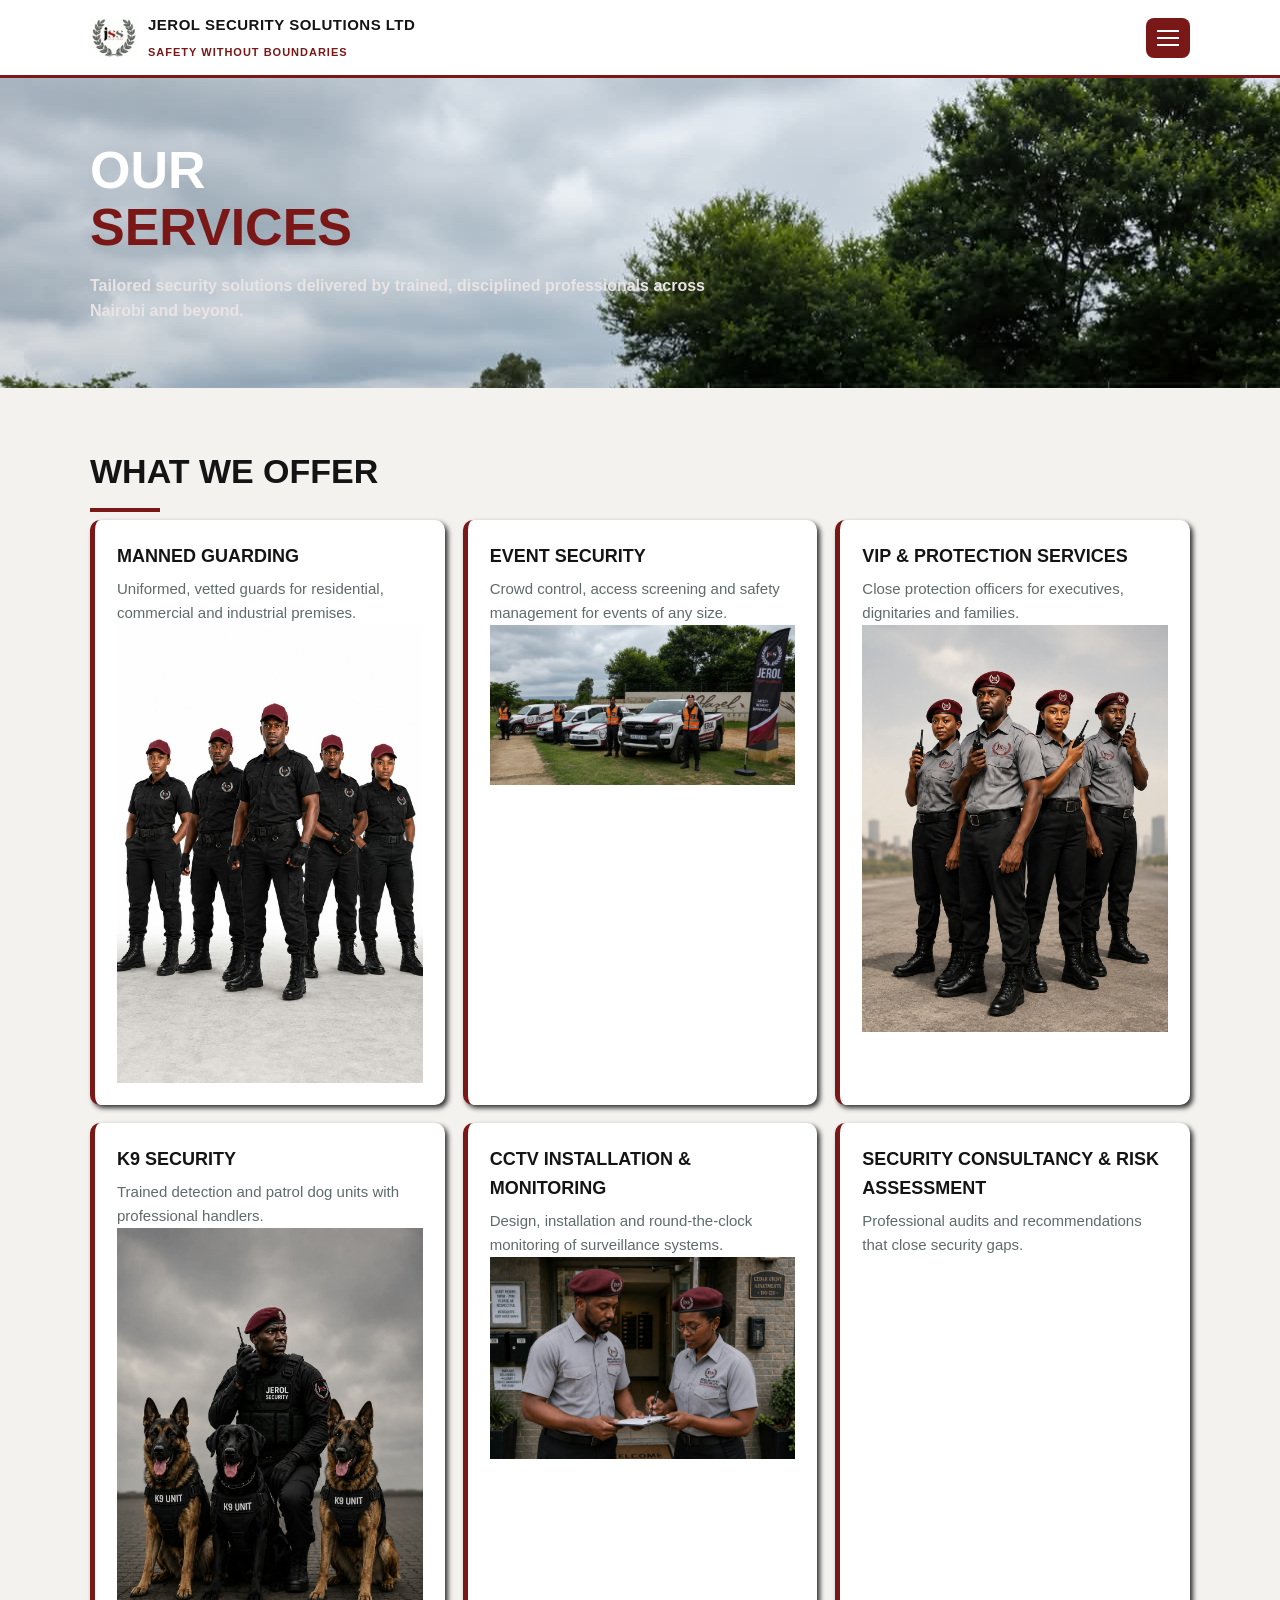
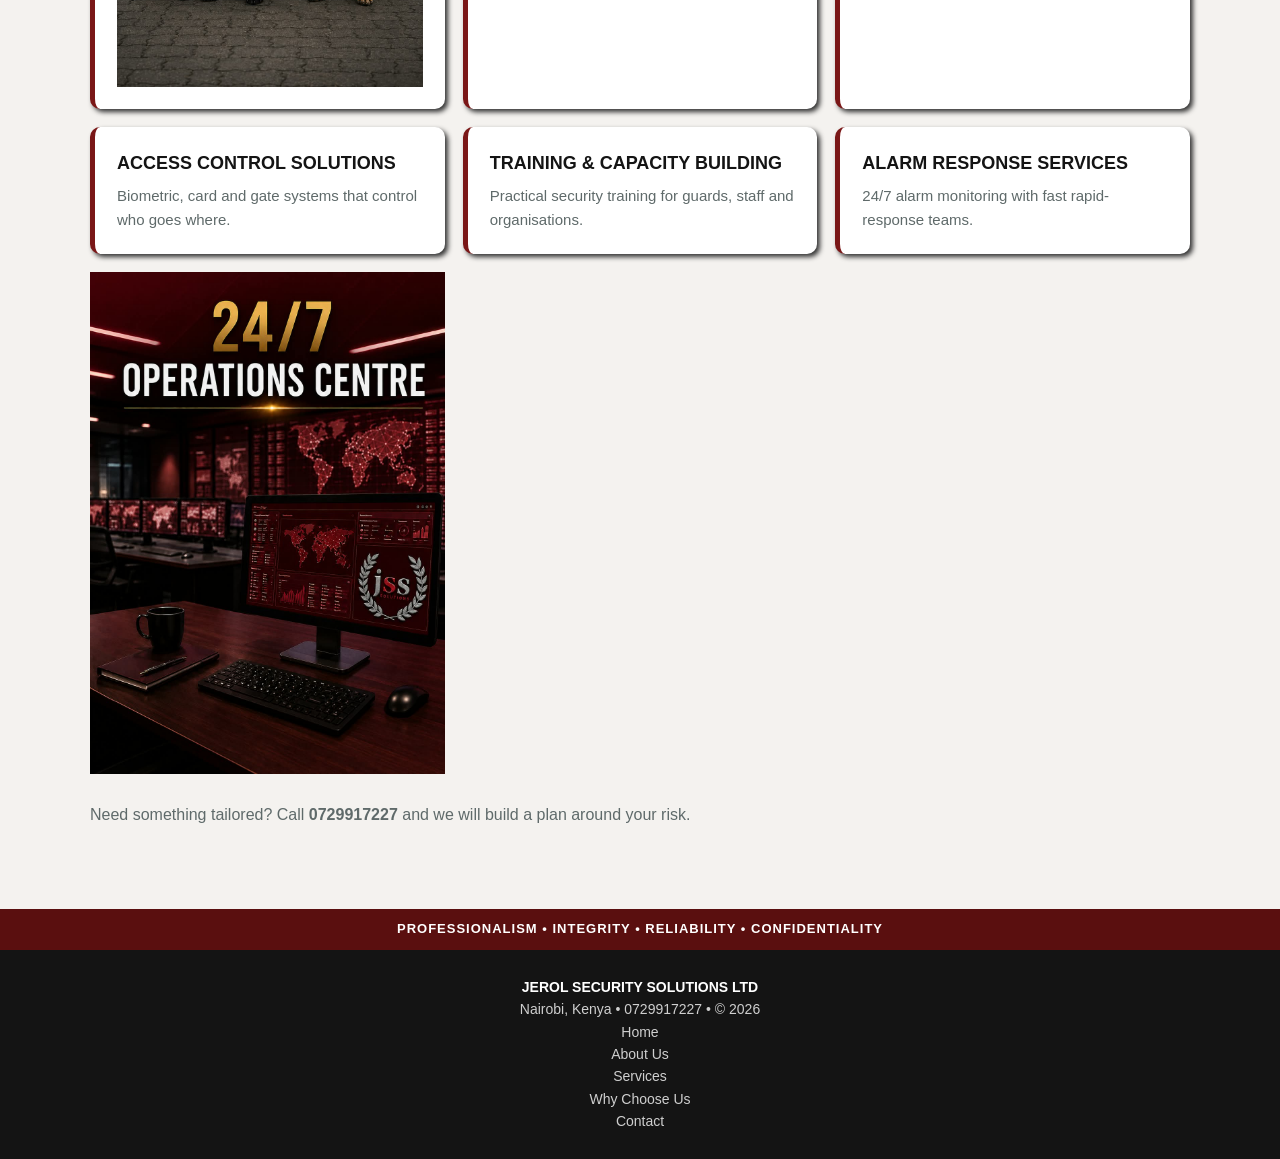
==== services.html @ af2a1e5b "Add files via upload" ====
<!DOCTYPE html>
<html lang="en">
 <head>
  <meta charset="utf-8" />
  <meta name="viewport" content="width=device-width, initial-scale=1" />
  <title>Security Services in Nairobi | Jerol Security Solutions Ltd</title>
  <meta name="description" content="Manned guarding, event security, VIP protection, K9 units, CCTV, access control, training and 24/7 alarm response by Jerol Security Solutions Ltd, Nairobi." />
  <link rel="canonical" href="/site/services.html" />
  <meta property="og:type" content="website" />
  <meta property="og:title" content="Security Services in Nairobi | Jerol Security Solutions Ltd" />
  <meta property="og:description" content="Manned guarding, event security, VIP protection, K9 units, CCTV, access control, training and 24/7 alarm response in Nairobi." />
  <meta property="og:url" content="/site/services.html" />
  <meta name="twitter:card" content="summary" />
  <meta name="twitter:title" content="Security Services in Nairobi | Jerol Security Solutions Ltd" />
  <meta name="twitter:description" content="Manned guarding, event security, VIP protection, K9 units, CCTV, access control, training and 24/7 alarm response in Nairobi." />
  <link rel="icon" href="/favicon.png" type="image/png" />
  <link rel="stylesheet" href="style.css" />
</head>
<body>

<header class="site-header">
  <div class="container">
    <div class="nav-bar">
      <a class="brand" href="index.html">
        <img src="jss1.jpg" alt="Jerol Security Solutions Ltd logo" />
        <span>
          <span class="brand-name">JEROL SECURITY SOLUTIONS LTD</span><br />
          <span class="brand-tag">SAFETY WITHOUT BOUNDARIES</span>
        </span>
      </a>
      <button class="hamburger" aria-label="Toggle navigation" aria-expanded="false">
        <span></span><span></span><span></span>
      </button>
    </div>
    <nav class="nav-menu">
      <a href="index.html">Home</a>
      <a href="index.html#about">About Us</a>
      <a href="services.html">Services</a>
      <a href="index.html#why">Why Choose Us</a>
      <a href="index.html#contact">Contact</a>
    </nav>
  </div>
</header>

<main>
  <section class="hero">
    <div class="container">
      <h1>Our <span>Services</span></h1>
      <p>Tailored security solutions delivered by trained, disciplined professionals across Nairobi and beyond.</p>
    </div>
  </section>

  <section>
    <div class="container">
      <h2 class="section-title">What We Offer</h2>
      <div class="grid grid-3">
        <div class="card"><h3>Manned Guarding</h3><p>Uniformed, vetted guards for residential, commercial and industrial premises.</p>
        <img src="jss6.jpg" alt="Manned guarding pic">
        </div>
        <div class="card"><h3>Event Security</h3><p>Crowd control, access screening and safety management for events of any size.</p>
        <img src="jss4.jpg" alt="Event Sec img"></div>
        <div class="card"><h3>VIP &amp; Protection Services</h3><p>Close protection officers for executives, dignitaries and families.</p>
        <img src="jss7.jpg" alt="">
        </div>
        <div class="card"><h3>K9 Security</h3><p>Trained detection and patrol dog units with professional handlers.</p>
        <img src="jss2.jpg" alt="K9 services">
        </div>
        <div class="card"><h3>CCTV Installation &amp; Monitoring</h3><p>Design, installation and round-the-clock monitoring of surveillance systems.</p>
        <div>
          <img src="jss3.jpg" alt="CCTV Installation">
        </div>
        </div>
        <div class="card"><h3>Security Consultancy &amp; Risk Assessment</h3><p>Professional audits and recommendations that close security gaps.</p></div>
        <div class="card"><h3>Access Control Solutions</h3><p>Biometric, card and gate systems that control who goes where.</p></div>
        <div class="card"><h3>Training &amp; Capacity Building</h3><p>Practical security training for guards, staff and organisations.</p></div>
        <div class="card"><h3>Alarm Response Services</h3><p>24/7 alarm monitoring with fast rapid-response teams.</p></div>
        <div>
          <img src="jss5.jpg" alt="ALARM RESPONSE SERVICES..">
        </div>
      </div>
      <p class="lead" style="margin-top:28px">Need something tailored? Call <strong>0729917227</strong> and we will build a plan around your risk.</p>
      
    </div>
  </section>
</main>

<div class="tagline-strip">PROFESSIONALISM &bull; INTEGRITY &bull; RELIABILITY &bull; CONFIDENTIALITY</div>
<footer>
  <div class="container">
    <strong>JEROL SECURITY SOLUTIONS LTD</strong><br />
    Nairobi, Kenya &bull; 0729917227 &bull; &copy; <span id="year"></span>
  </div>
  
      <a class="fot"href="index.html">Home</a>
      <a class="fot"href="#about">About Us</a>
      <a class="fot"href="services.html">Services</a>
      <a class="fot"href="#why">Why Choose Us</a>
      <a class="fot"href="#contact">Contact</a>
    
</footer>

<script src="script.js"></script>
</body>
</html>
---- style.css ----
:root {
  --maroon: #7a1717;
  --maroon-dark: #5a0f0f;
  --ink: #141414;
  --grey: #5f6a6a;
  --paper: #f4f2ef;
  --white: #ffffff;
  --radius: 10px;
  --shadow: 0 10px 30px rgba(0, 0, 0, 0.12);
}

* { box-sizing: border-box; margin: 0; padding: 0; }

body {
  font-family: "Segoe UI", Roboto, Arial, sans-serif;
  color: var(--ink);
  background: var(--paper);
  line-height: 1.6;
}

img { max-width: 100%; display: block; }
a { color: inherit; text-decoration: none; }

.container { 
  width: min(1100px, 92%); 
  margin: 0 auto; 
  /*color: var(--papers);*/
}


.site-header {
  position: sticky;
  top: 0;
  z-index: 50;
  background: var(--white);
  border-bottom: 3px solid var(--maroon);
}

.nav-bar {
  display: flex;
  align-items: center;
  justify-content: space-between;
  padding: 12px 0;
}

.brand { display: flex; align-items: center; gap: 10px; }
.brand img { width: 48px; height: 48px; object-fit: contain; }
.brand-name { font-weight: 800; font-size: 15px; letter-spacing: .5px; }
.brand-tag { font-size: 11px; color: var(--maroon); font-weight: 700; letter-spacing: 1px; }

.hamburger {
  width: 44px; height: 40px;
  background: var(--maroon);
  border: none; border-radius: 8px;
  display: flex; flex-direction: column; justify-content: center; align-items: center; gap: 5px;
  cursor: pointer;
}
.hamburger span { 
  width: 22px; 
  height: 2px; 
  background: #fff; transition: .25s; }
.hamburger.open span:nth-child(1) { transform: translateY(7px) rotate(45deg); }
.hamburger.open span:nth-child(2) { opacity: 0; }
.hamburger.open span:nth-child(3) { transform: translateY(-7px) rotate(-45deg); }

.nav-menu {
  display: none;
  flex-direction: column;
  gap: 2px;
  padding-bottom: 12px;
}
.nav-menu.open { display: flex; }
.nav-menu a {
  padding: 12px 14px;
  border-radius: 8px;
  font-weight: 600;
  background: var(--paper);
}
.nav-menu a:hover { background: var(--maroon); color: #fff; }



.hero {
  background: /*linear-gradient(135deg, var(--maroon-dark), #2a2a2a), */ url("jss4.jpg") ;
  /*background-position: contain;*/
  color: #fff;
  padding: 64px 0;
  
}
.hero h1 { 
  font-size: clamp(30px, 7vw, 52px); line-height: 1.1; text-transform: uppercase; }
.hero h1 span { color: var(--maroon); display: block; }
.hero p { margin-top: 16px; max-width: 620px; font-weight: 700; color: #e9e4e4; }
.hero .actions { margin-top: 26px; display: flex; flex-wrap: wrap; gap: 12px; }

.btn {
  display: inline-block;
  padding: 13px 24px;
  border-radius: var(--radius);
  font-weight: 700;
  border: 2px solid transparent;
}
.btn-primary { background: var(--maroon); color: #fff; }
.btn-primary:hover { background: #a02020; }
.btn-ghost { border-color: #fff; color: #fff; }
.btn-ghost:hover { background: #fff; color: var(--maroon); }


section { padding: 56px 0; }
.section-title {
  font-size: clamp(24px, 5vw, 34px);
  text-transform: uppercase;
  margin-bottom: 8px;
}
.section-title::after {
  content: "";
  display: block;
  width: 70px; height: 4px;
  background: var(--maroon);
  margin-top: 10px;
}
.lead { color: var(--grey); max-width: 720px; margin-bottom: 26px; }

.grid { display: grid; gap: 18px; grid-template-columns: 1fr; }
@media (min-width: 700px) { .grid { grid-template-columns: repeat(2, 1fr); } }
@media (min-width: 1000px) { .grid-3 { grid-template-columns: repeat(3, 1fr); } }

.card {
  background: var(--white);
  border-radius: var(--radius);
  padding: 22px;
  box-shadow: 3px 3px  5px #333;
  border-left: 5px solid var(--maroon);
  transition-duration: .5s;
}
.card:hover{
  box-shadow: 7px 7px  7px #333;
}
.card h3 { font-size: 18px; margin-bottom: 6px; text-transform: uppercase; }
.card p { color: var(--grey); font-size: 15px; }

.about { background: var(--white); }
.values { list-style: none; margin-top: 18px; display: grid; gap: 10px; }
.values li { padding-left: 28px; position: relative; }
.values li::before {
  content: "\2714";
  position: absolute; left: 0; color: var(--maroon); font-weight: 700;
}

.pillars { background: var(--ink); color: #fff; }
.pillars .card { background: #202020; border-left-color: #a02020; color: #fff; }
.pillars .card p { color: #cfcfcf; }
.pillars .section-title { color: #fff; }

/* ---------- Contact ---------- */
.contact-box {
  background: var(--maroon);
  color: #fff;
  border-radius: var(--radius);
  padding: 26px;
  display: grid; gap: 14px;
}
.contact-box a { font-size: 26px; font-weight: 800; }

form { display: grid; gap: 12px; margin-top: 24px; }
input, textarea, select {
  padding: 13px;
  border: 1px solid #d6d0c9;
  border-radius: 8px;
  font: inherit;
  background: #fff;
}
.form-msg { font-weight: 700; color: var(--maroon); min-height: 22px; }

footer {
  background: var(--ink);
  color: #cfcfcf;
  padding: 26px 0;
  text-align: center;
  font-size: 14px;
}
.fot{
/*  text-align: left;*/
  display: block;
}
footer strong { color: #fff; }
.tagline-strip {
  background: var(--maroon-dark);
  color: #fff;
  text-align: center;
  padding: 10px;
  font-weight: 700;
  letter-spacing: 1px;
  font-size: 13px;
}
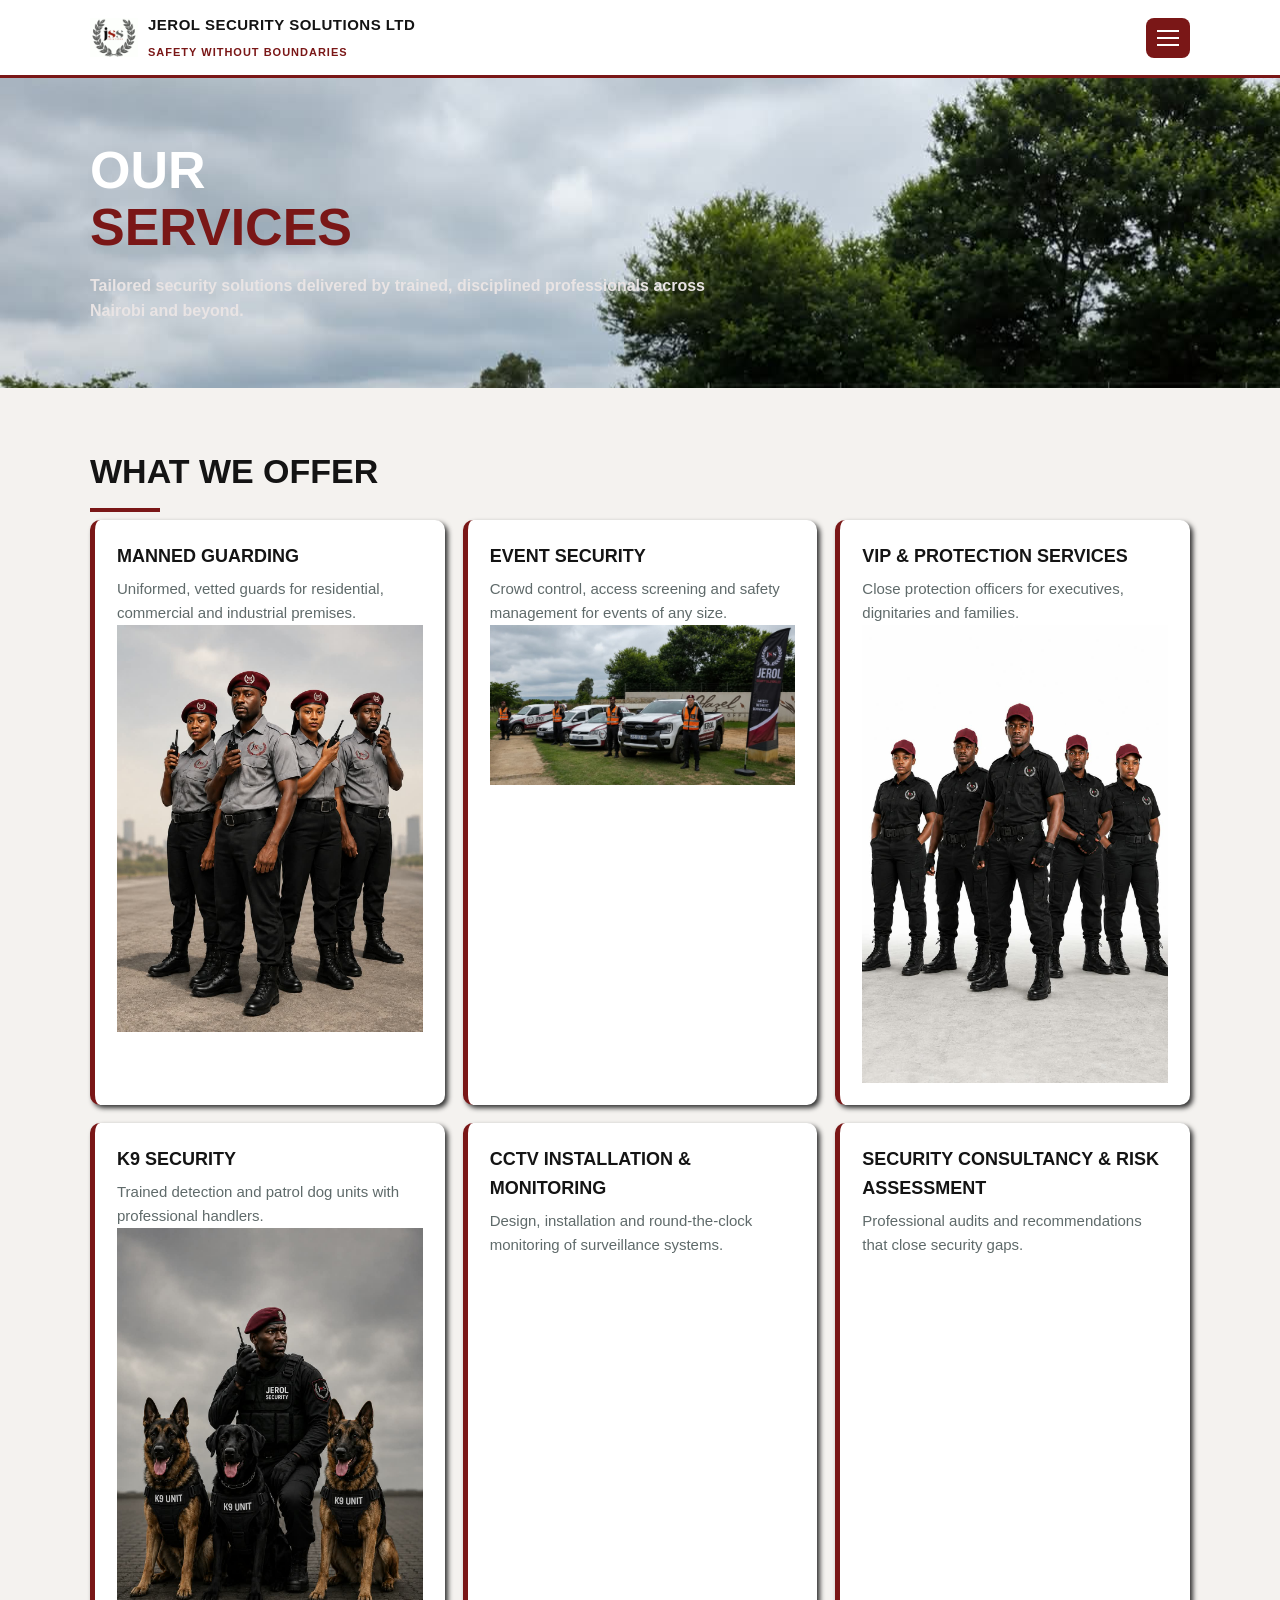
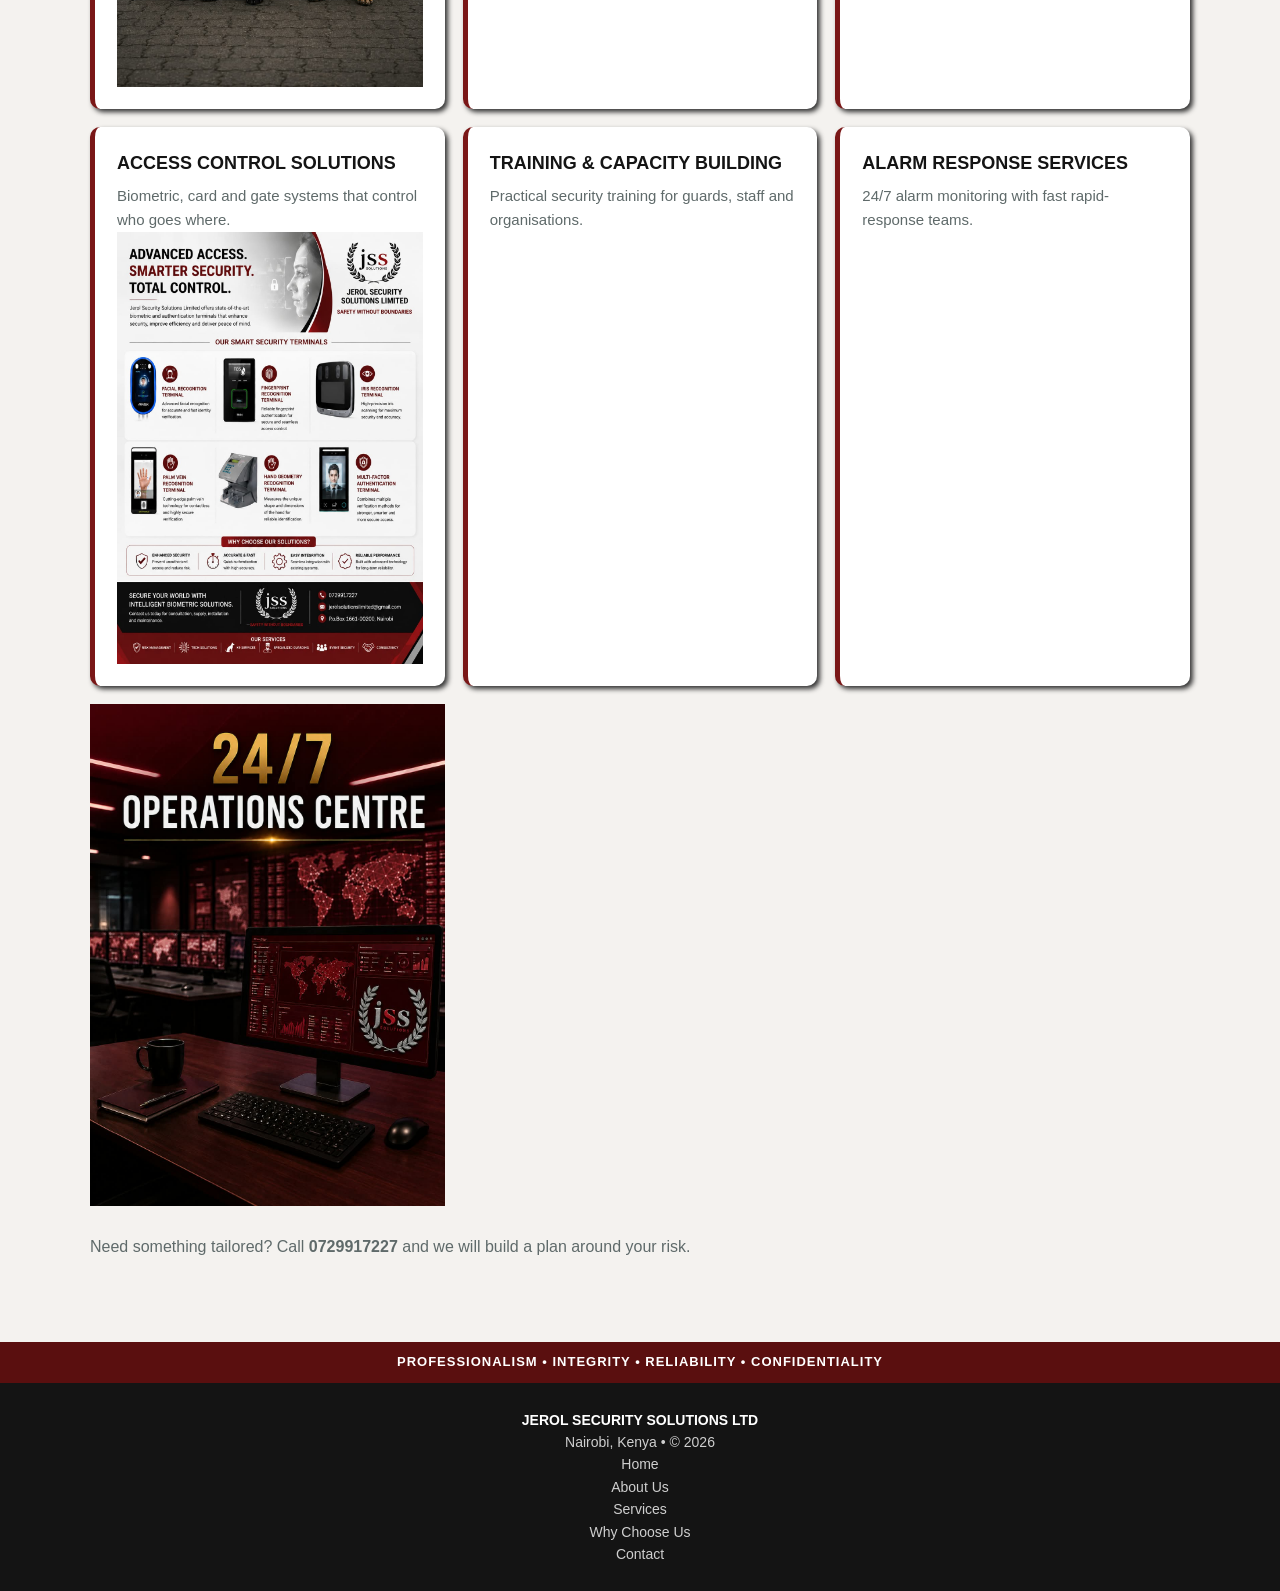
==== commit 0a99c1a9: "Update services.html Fixed image positioning" ====
--- a/services.html
+++ b/services.html
@@ -56,23 +56,24 @@
       <h2 class="section-title">What We Offer</h2>
       <div class="grid grid-3">
         <div class="card"><h3>Manned Guarding</h3><p>Uniformed, vetted guards for residential, commercial and industrial premises.</p>
-        <img src="jss6.jpg" alt="Manned guarding pic">
+        <img src="jss7.jpg" alt="Manned guarding pic">
         </div>
         <div class="card"><h3>Event Security</h3><p>Crowd control, access screening and safety management for events of any size.</p>
         <img src="jss4.jpg" alt="Event Sec img"></div>
         <div class="card"><h3>VIP &amp; Protection Services</h3><p>Close protection officers for executives, dignitaries and families.</p>
-        <img src="jss7.jpg" alt="">
+        <img src="jss6.jpg" alt="">
         </div>
         <div class="card"><h3>K9 Security</h3><p>Trained detection and patrol dog units with professional handlers.</p>
         <img src="jss2.jpg" alt="K9 services">
         </div>
         <div class="card"><h3>CCTV Installation &amp; Monitoring</h3><p>Design, installation and round-the-clock monitoring of surveillance systems.</p>
         <div>
-          <img src="jss3.jpg" alt="CCTV Installation">
+         <!-- <img src="jss3.jpg" alt="CCTV Installation">-->
         </div>
         </div>
         <div class="card"><h3>Security Consultancy &amp; Risk Assessment</h3><p>Professional audits and recommendations that close security gaps.</p></div>
-        <div class="card"><h3>Access Control Solutions</h3><p>Biometric, card and gate systems that control who goes where.</p></div>
+        <div class="card"><h3>Access Control Solutions</h3><p>Biometric, card and gate systems that control who goes where.</p>
+<img src="jss8.jpg" alt="ACS"></div>
         <div class="card"><h3>Training &amp; Capacity Building</h3><p>Practical security training for guards, staff and organisations.</p></div>
         <div class="card"><h3>Alarm Response Services</h3><p>24/7 alarm monitoring with fast rapid-response teams.</p></div>
         <div>
@@ -89,7 +90,7 @@
 <footer>
   <div class="container">
     <strong>JEROL SECURITY SOLUTIONS LTD</strong><br />
-    Nairobi, Kenya &bull; 0729917227 &bull; &copy; <span id="year"></span>
+    Nairobi, Kenya &bull; &copy; <span id="year"></span>
   </div>
   
       <a class="fot"href="index.html">Home</a>
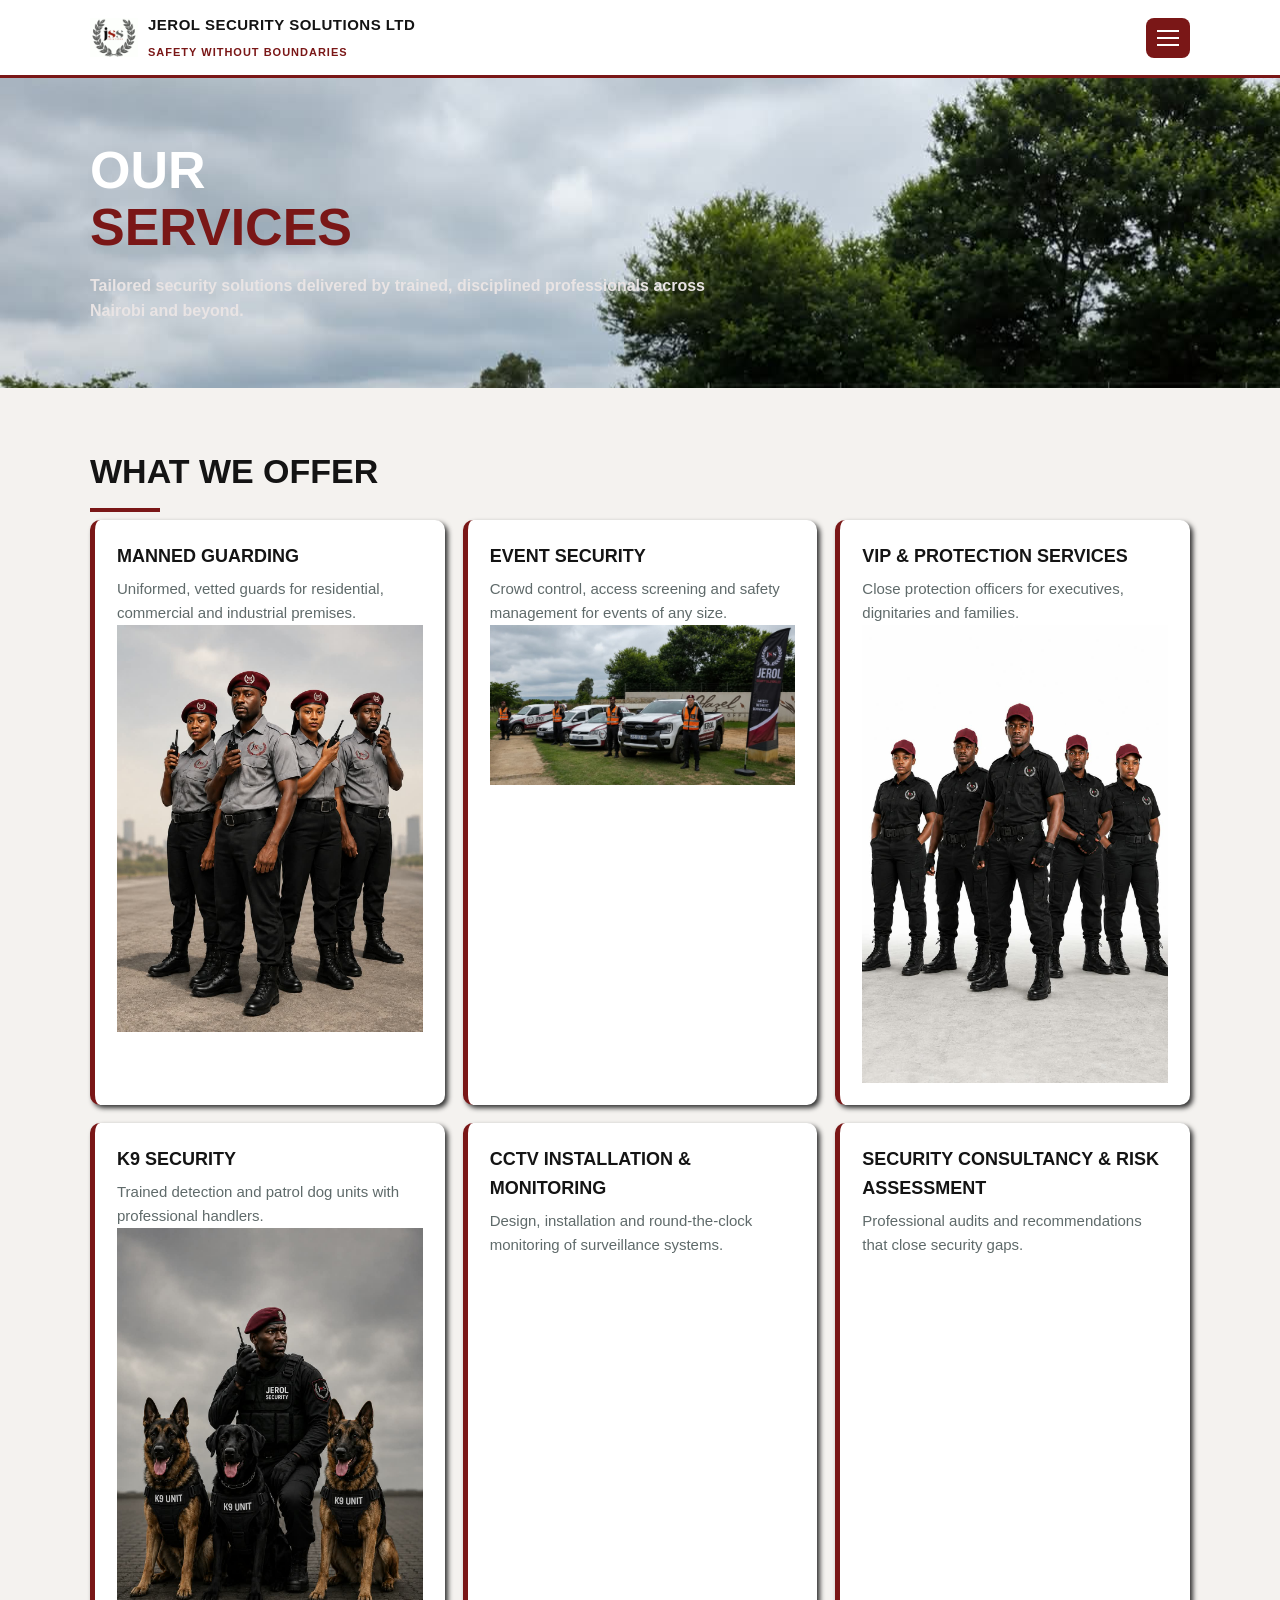
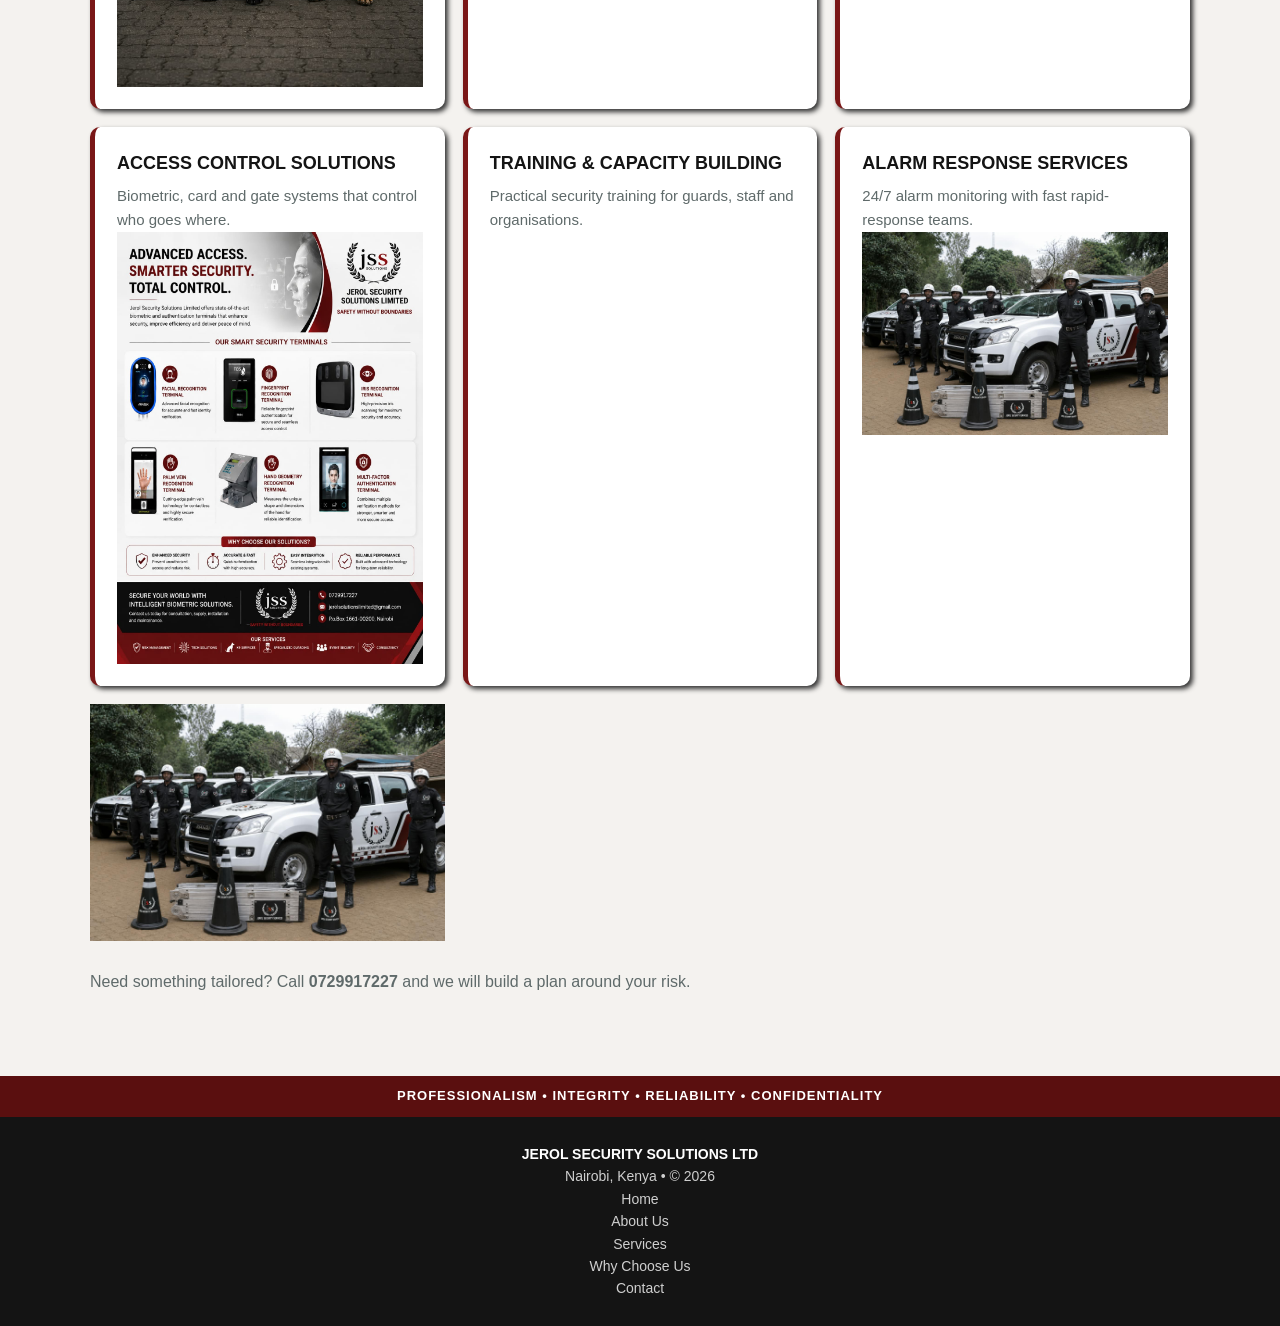
==== commit 1d1fdc51: "Update services.html" ====
--- a/services.html
+++ b/services.html
@@ -75,7 +75,8 @@
         <div class="card"><h3>Access Control Solutions</h3><p>Biometric, card and gate systems that control who goes where.</p>
 <img src="jss8.jpg" alt="ACS"></div>
         <div class="card"><h3>Training &amp; Capacity Building</h3><p>Practical security training for guards, staff and organisations.</p></div>
-        <div class="card"><h3>Alarm Response Services</h3><p>24/7 alarm monitoring with fast rapid-response teams.</p></div>
+        <div class="card"><h3>Alarm Response Services</h3><p>24/7 alarm monitoring with fast rapid-response teams.</p>
+<img src="jss5.jpg" alt="Picture of Alarm Response Team"></div>
         <div>
           <img src="jss5.jpg" alt="ALARM RESPONSE SERVICES..">
         </div>
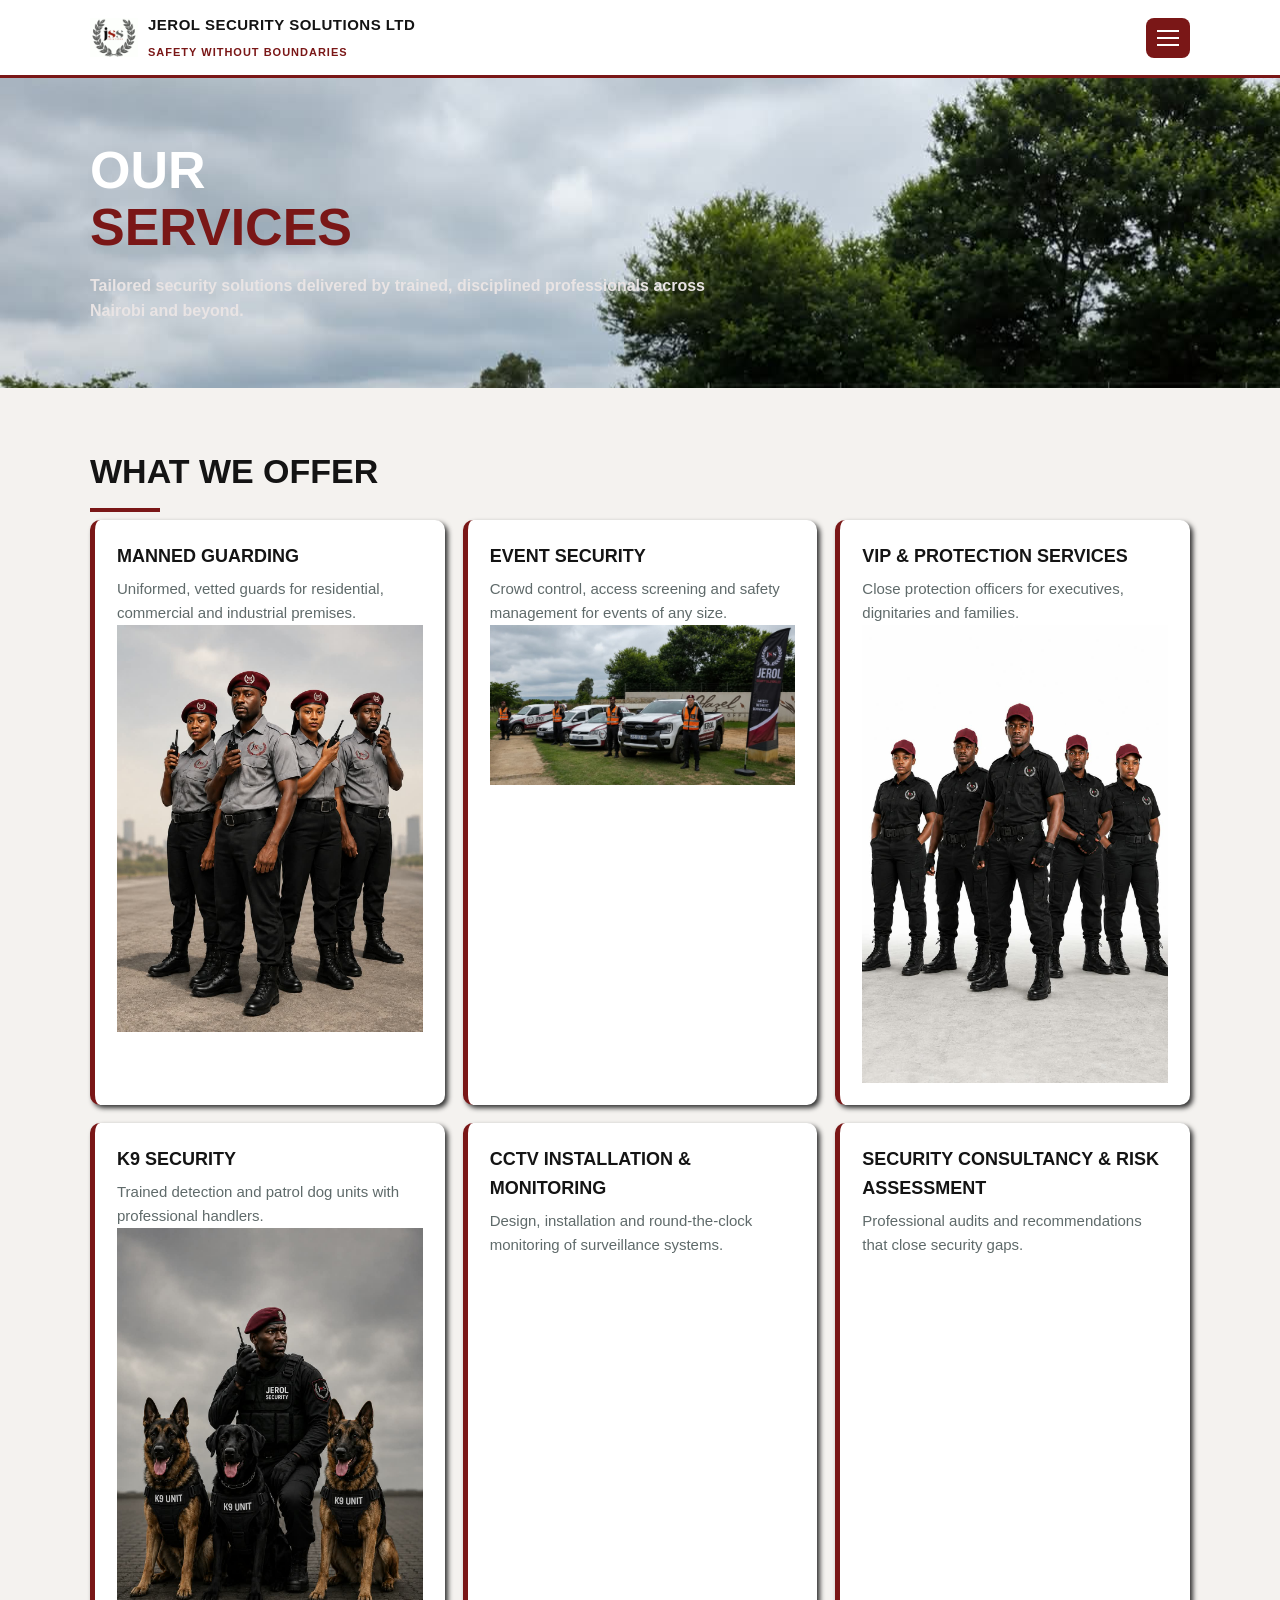
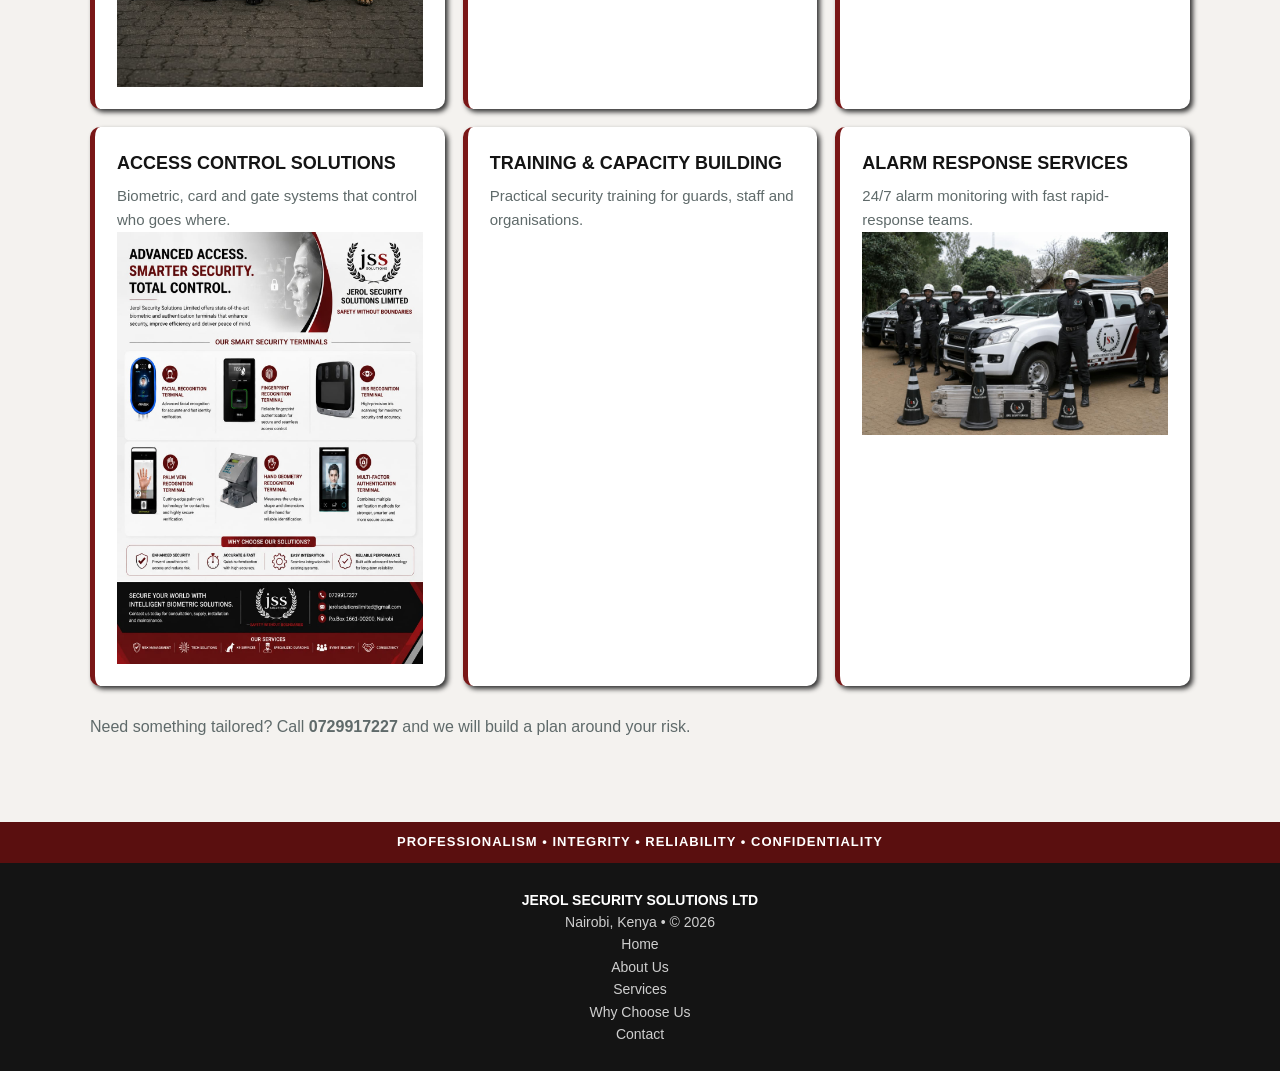
==== commit 8e59bf55: "Update services.html" ====
--- a/services.html
+++ b/services.html
@@ -77,9 +77,9 @@
         <div class="card"><h3>Training &amp; Capacity Building</h3><p>Practical security training for guards, staff and organisations.</p></div>
         <div class="card"><h3>Alarm Response Services</h3><p>24/7 alarm monitoring with fast rapid-response teams.</p>
 <img src="jss5.jpg" alt="Picture of Alarm Response Team"></div>
-        <div>
+        <!--<div>
           <img src="jss5.jpg" alt="ALARM RESPONSE SERVICES..">
-        </div>
+        </div>-->
       </div>
       <p class="lead" style="margin-top:28px">Need something tailored? Call <strong>0729917227</strong> and we will build a plan around your risk.</p>
       
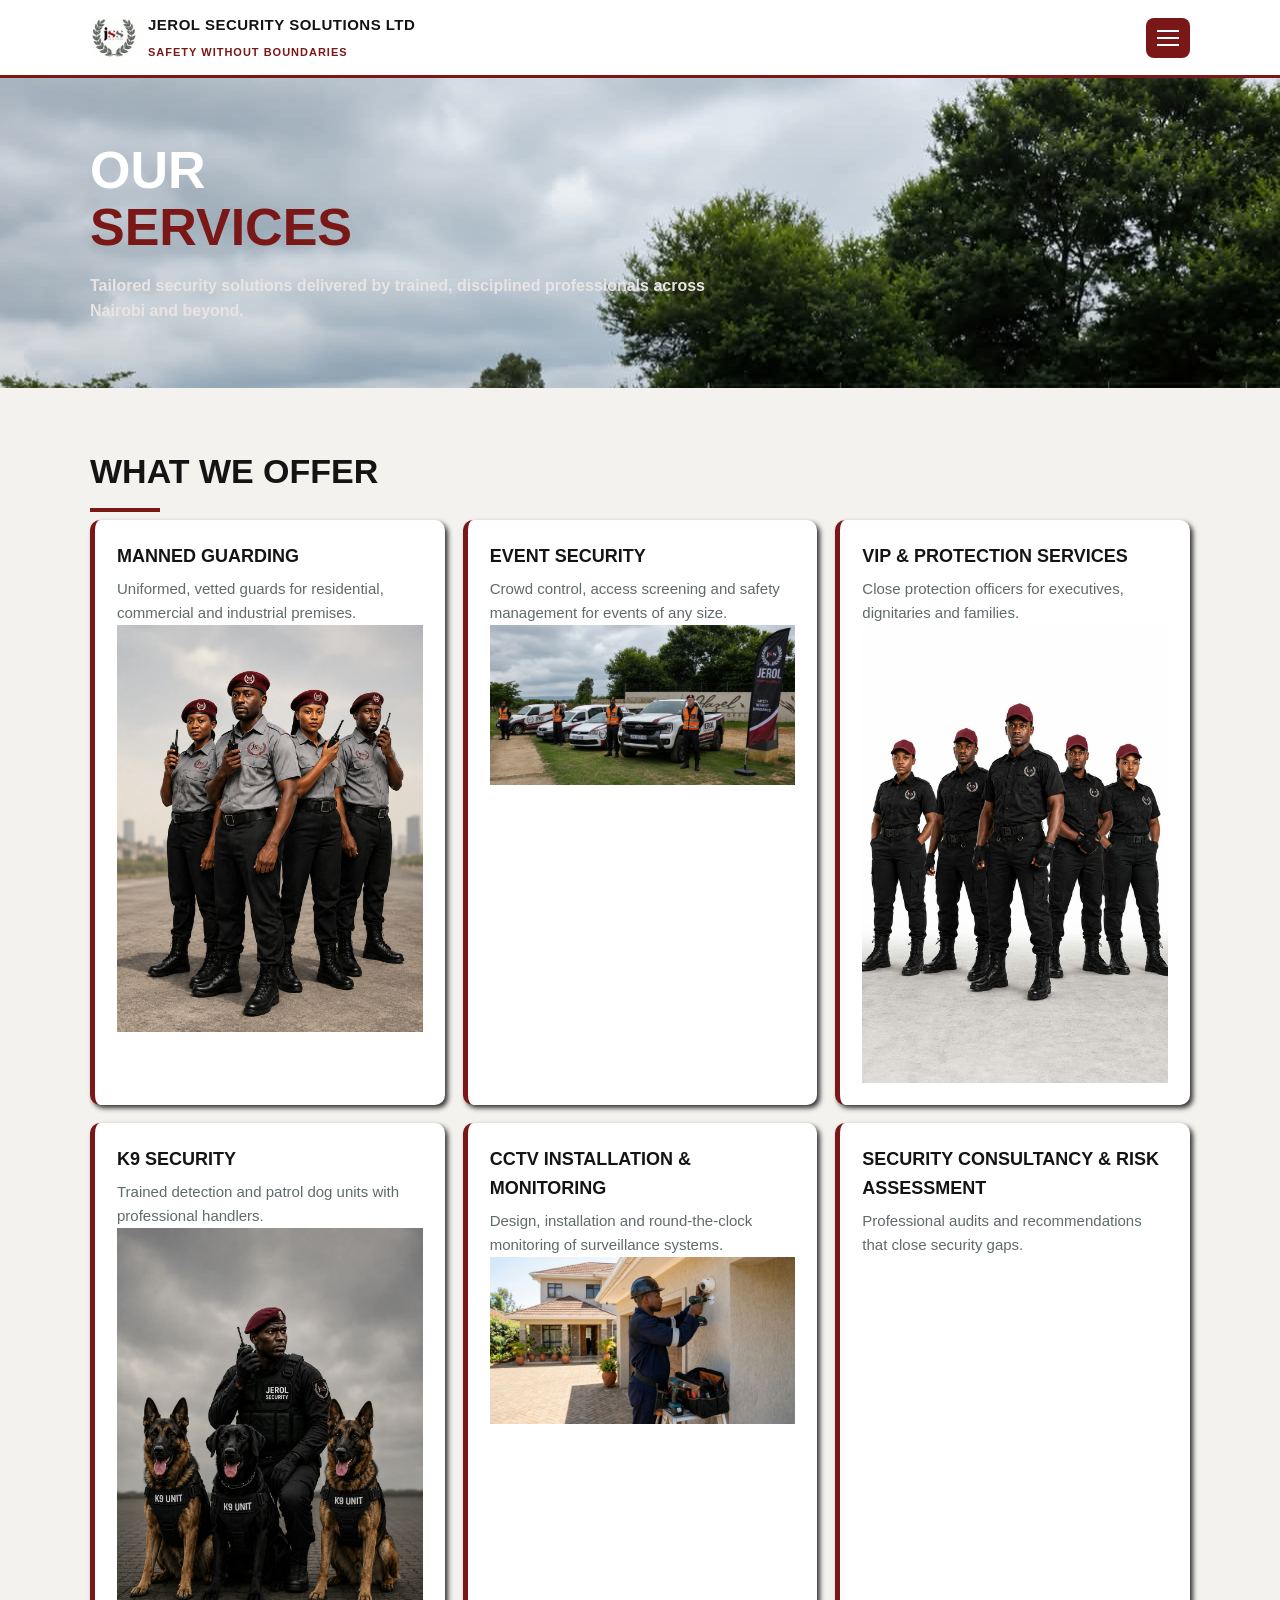
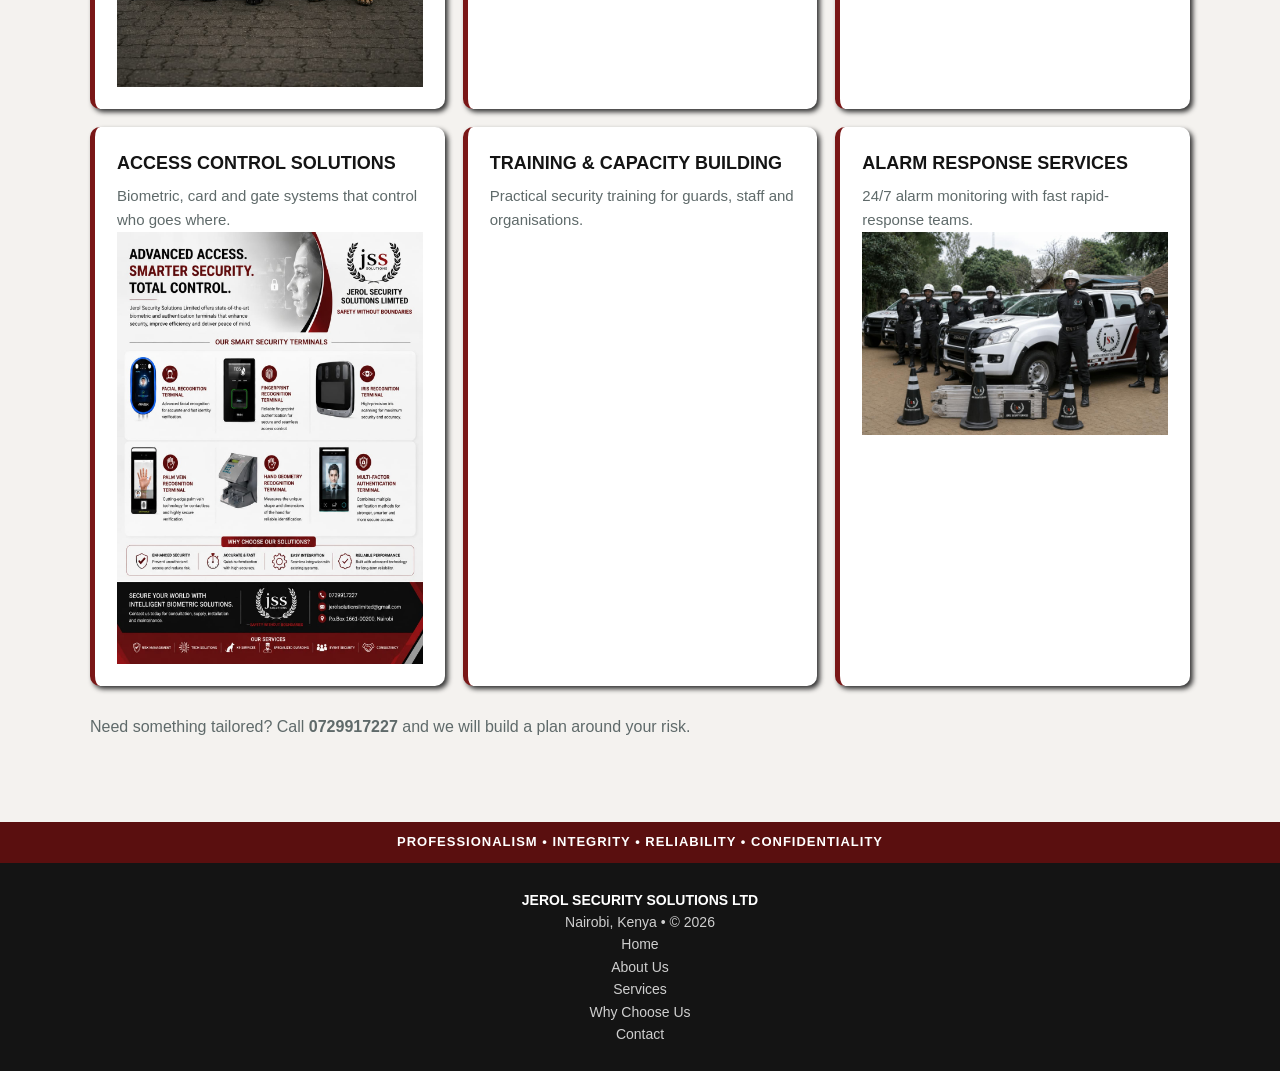
==== commit 57f18c26: "Update services.html" ====
--- a/services.html
+++ b/services.html
@@ -68,7 +68,7 @@
         </div>
         <div class="card"><h3>CCTV Installation &amp; Monitoring</h3><p>Design, installation and round-the-clock monitoring of surveillance systems.</p>
         <div>
-         <!-- <img src="jss3.jpg" alt="CCTV Installation">-->
+          <img src="jss9.jpg" alt="CCTV Installation">
         </div>
         </div>
         <div class="card"><h3>Security Consultancy &amp; Risk Assessment</h3><p>Professional audits and recommendations that close security gaps.</p></div>
